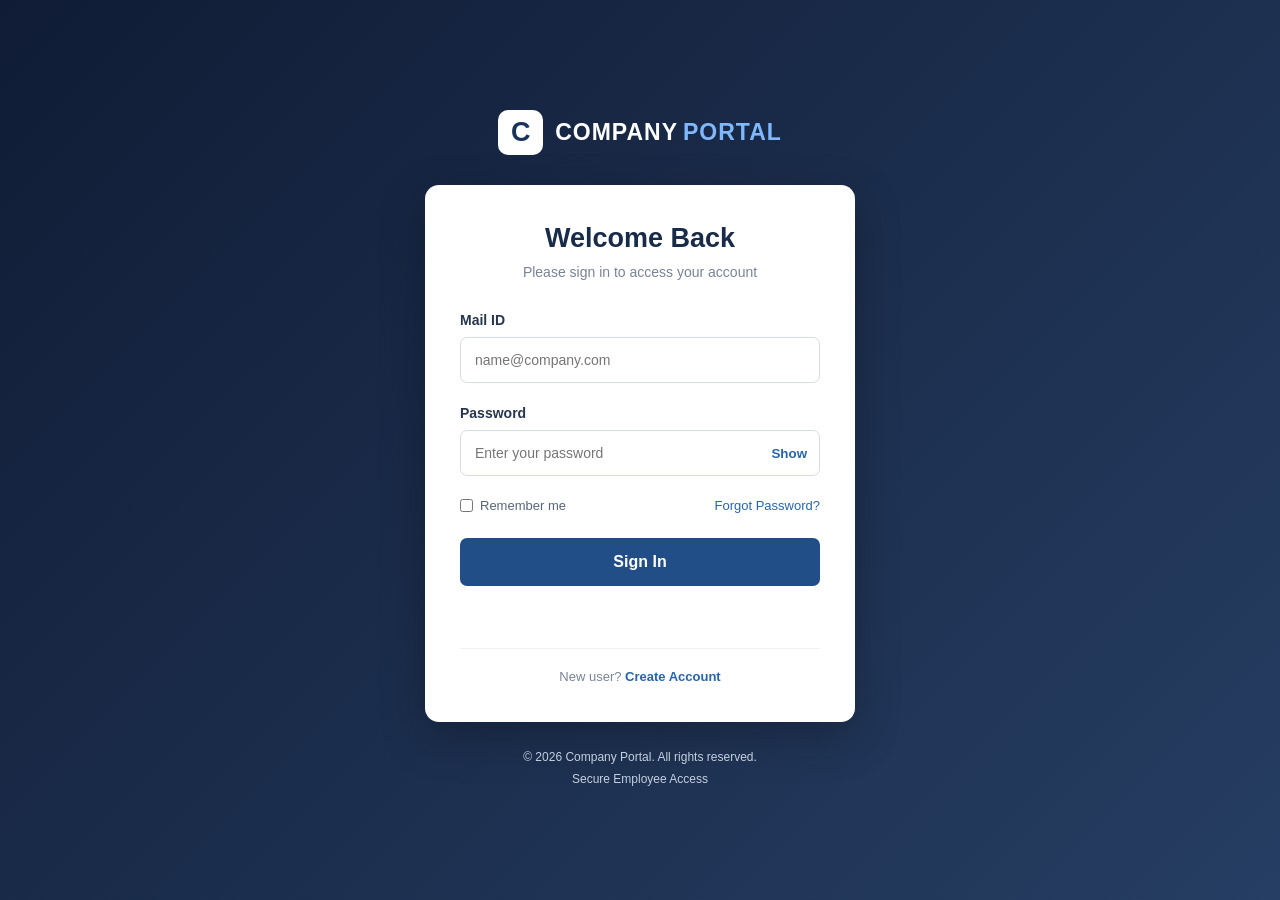
==== index.html @ 21d0b9ac "Add files via upload Login Page" ====
<!DOCTYPE html>
<html lang="en">
<head>
    <meta charset="UTF-8">
    <meta name="viewport" content="width=device-width, initial-scale=1.0">

    <title>Company Portal | Login</title>

    <link rel="stylesheet" href="style.css">
</head>

<body>

    <div class="page-container">

        <!-- Company Header -->
        <header class="company-header">
            <div class="company-logo">C</div>
            <h1>COMPANY<span>PORTAL</span></h1>
        </header>

        <!-- Login Card -->
        <main class="login-card">

            <div class="login-heading">
                <h2>Welcome Back</h2>
                <p>Please sign in to access your account</p>
            </div>

            <form id="loginForm">

                <!-- Email -->
                <div class="form-group">
                    <label for="email">Mail ID</label>

                    <input
                        type="email"
                        id="email"
                        placeholder="name@company.com"
                        autocomplete="username"
                        required
                    >
                </div>

                <!-- Password -->
                <div class="form-group">
                    <label for="password">Password</label>

                    <div class="password-wrapper">

                        <input
                            type="password"
                            id="password"
                            placeholder="Enter your password"
                            autocomplete="current-password"
                            required
                        >

                        <button
                            type="button"
                            id="togglePassword"
                            class="toggle-password"
                        >
                            Show
                        </button>

                    </div>
                </div>

                <!-- Remember Me -->
                <div class="form-options">

                    <label class="remember-me">
                        <input type="checkbox" id="rememberMe">
                        Remember me
                    </label>

                    <a href="#" id="forgotPassword">
                        Forgot Password?
                    </a>

                </div>

                <button type="submit" class="login-button">
                    Sign In
                </button>

                <div
                    id="loginMessage"
                    class="message"
                    role="status"
                    aria-live="polite">
                </div>

            </form>

            <!-- Registration Link -->
            <div class="login-footer">
                <p>
                    New user?
                    <a href="register.html">Create Account</a>
                </p>
            </div>

        </main>

        <footer class="page-footer">
            <p>&copy; 2026 Company Portal. All rights reserved.</p>
            <p>Secure Employee Access</p>
        </footer>

    </div>

    <script src="script.js"></script>

</body>
</html>
---- style.css ----
/* =========================
   GENERAL RESET
========================= */

* {
    margin: 0;
    padding: 0;
    box-sizing: border-box;
}

body {
    font-family: Arial, Helvetica, sans-serif;
    background: linear-gradient(135deg, #101c35, #263e63);
    min-height: 100vh;
    display: flex;
    justify-content: center;
    align-items: center;
    padding: 20px;
}

.page-container {
    width: 100%;
    max-width: 430px;
}

/* =========================
   COMPANY HEADER
========================= */

.company-header {
    display: flex;
    align-items: center;
    justify-content: center;
    gap: 12px;
    margin-bottom: 30px;
}

.company-logo {
    width: 45px;
    height: 45px;
    background: white;
    color: #18345c;
    border-radius: 10px;
    display: flex;
    justify-content: center;
    align-items: center;
    font-size: 27px;
    font-weight: bold;
}

.company-header h1 {
    color: white;
    font-size: 23px;
    letter-spacing: 1px;
}

.company-header h1 span {
    color: #80b8ff;
    margin-left: 5px;
}

/* =========================
   LOGIN CARD
========================= */

.login-card {
    background: white;
    padding: 38px 35px;
    border-radius: 14px;
    box-shadow: 0 15px 45px rgba(0, 0, 0, 0.25);
}

.login-heading {
    text-align: center;
    margin-bottom: 32px;
}

.login-heading h2 {
    color: #182b49;
    font-size: 27px;
    margin-bottom: 10px;
}

.login-heading p {
    color: #788397;
    font-size: 14px;
}

/* =========================
   FORM FIELDS
========================= */

.form-group {
    margin-bottom: 22px;
}

.form-group label {
    display: block;
    color: #26364f;
    font-size: 14px;
    font-weight: 600;
    margin-bottom: 9px;
}

.form-group input {
    width: 100%;
    padding: 14px;
    border: 1px solid #d5dce6;
    border-radius: 7px;
    font-size: 14px;
    outline: none;
    transition: 0.2s;
}

.form-group input:focus {
    border-color: #2864ae;
    box-shadow: 0 0 0 3px rgba(40, 100, 174, 0.1);
}

/* =========================
   PASSWORD TOGGLE
========================= */

.password-wrapper {
    position: relative;
}

.password-wrapper input {
    padding-right: 65px;
}

.toggle-password {
    position: absolute;
    right: 13px;
    top: 50%;
    transform: translateY(-50%);
    border: none;
    background: transparent;
    color: #2864ae;
    cursor: pointer;
    font-weight: 600;
}

/* =========================
   LOGIN OPTIONS
========================= */

.form-options {
    display: flex;
    justify-content: space-between;
    align-items: center;
    margin: 5px 0 25px;
    font-size: 13px;
}

.remember-me {
    display: flex;
    align-items: center;
    gap: 7px;
    color: #586579;
    cursor: pointer;
}

.remember-me input {
    accent-color: #2864ae;
}

.form-options a {
    color: #2864ae;
    text-decoration: none;
}

.form-options a:hover {
    text-decoration: underline;
}

/* =========================
   BUTTON
========================= */

.login-button {
    width: 100%;
    padding: 15px;
    border: none;
    border-radius: 7px;
    background: #214e87;
    color: white;
    font-size: 16px;
    font-weight: 600;
    cursor: pointer;
    transition: 0.3s;
}

.login-button:hover {
    background: #163a6b;
}

/* =========================
   MESSAGE
========================= */

.message {
    text-align: center;
    font-size: 13px;
    margin-top: 16px;
    min-height: 18px;
}

.message.success {
    color: #16834a;
}

.message.error {
    color: #d32f2f;
}

/* =========================
   LOGIN FOOTER
========================= */

.login-footer {
    border-top: 1px solid #edf0f4;
    margin-top: 28px;
    padding-top: 20px;
    text-align: center;
}

.login-footer p {
    color: #788397;
    font-size: 13px;
}

.login-footer a {
    color: #2864ae;
    text-decoration: none;
    font-weight: 600;
}

.login-footer a:hover {
    text-decoration: underline;
}

/* =========================
   PAGE FOOTER
========================= */

.page-footer {
    text-align: center;
    color: #c5d0df;
    font-size: 12px;
    margin-top: 25px;
    line-height: 1.8;
}

/* =========================
   WELCOME DASHBOARD
========================= */

.dashboard-container {
    max-width: 500px;
}

.welcome-card {
    text-align: center;
    padding: 50px 30px;
}

.welcome-icon {
    font-size: 45px;
    margin-bottom: 20px;
}

.welcome-card h2 {
    color: #18345c;
    font-size: 30px;
    margin-bottom: 20px;
}

.love-message {
    color: #d64b75;
    font-size: 23px;
    margin-bottom: 15px;
}

.welcome-subtitle {
    color: #788397;
    font-size: 14px;
    margin-bottom: 30px;
}

/* =========================
   MOBILE RESPONSIVE
========================= */

@media (max-width: 480px) {

    .login-card {
        padding: 30px 22px;
    }

    .company-header h1 {
        font-size: 19px;
    }

    .login-heading h2 {
        font-size: 24px;
    }

    .form-options {
        font-size: 12px;
    }

    .welcome-card h2 {
        font-size: 25px;
    }

    .love-message {
        font-size: 20px;
    }

}
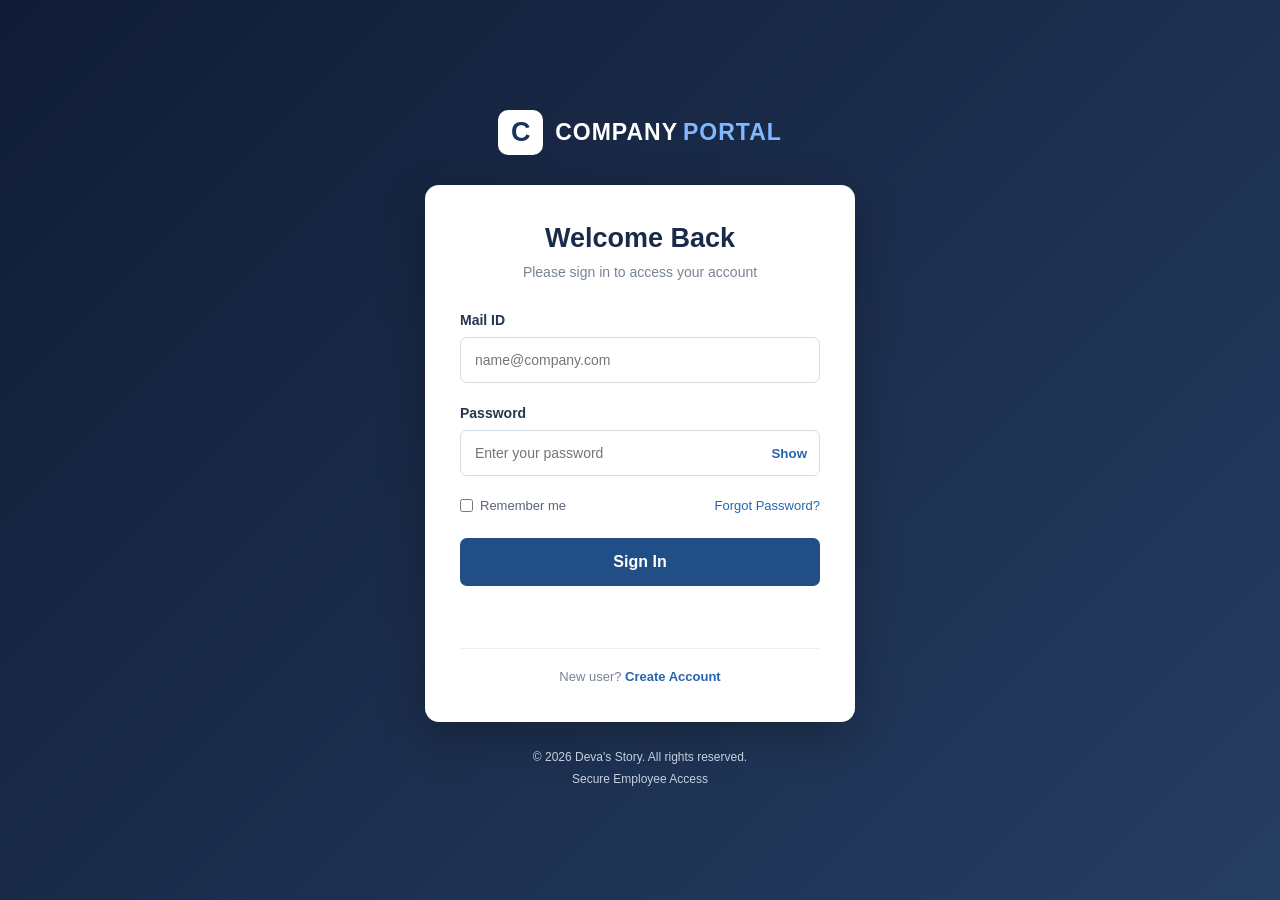
==== commit b66d810e: "Change title and copyright in index.html" ====
--- a/index.html
+++ b/index.html
@@ -5,7 +5,7 @@
     <meta charset="UTF-8">
     <meta name="viewport" content="width=device-width, initial-scale=1.0">
 
-    <title>Company Portal | Login</title>
+    <title>Deva's Story | Login</title>
 
     <link rel="stylesheet" href="style.css">
 </head>
@@ -106,7 +106,7 @@
         </main>
 
         <footer class="page-footer">
-            <p>&copy; 2026 Company Portal. All rights reserved.</p>
+            <p>&copy; 2026 Deva's Story. All rights reserved.</p>
             <p>Secure Employee Access</p>
         </footer>
 
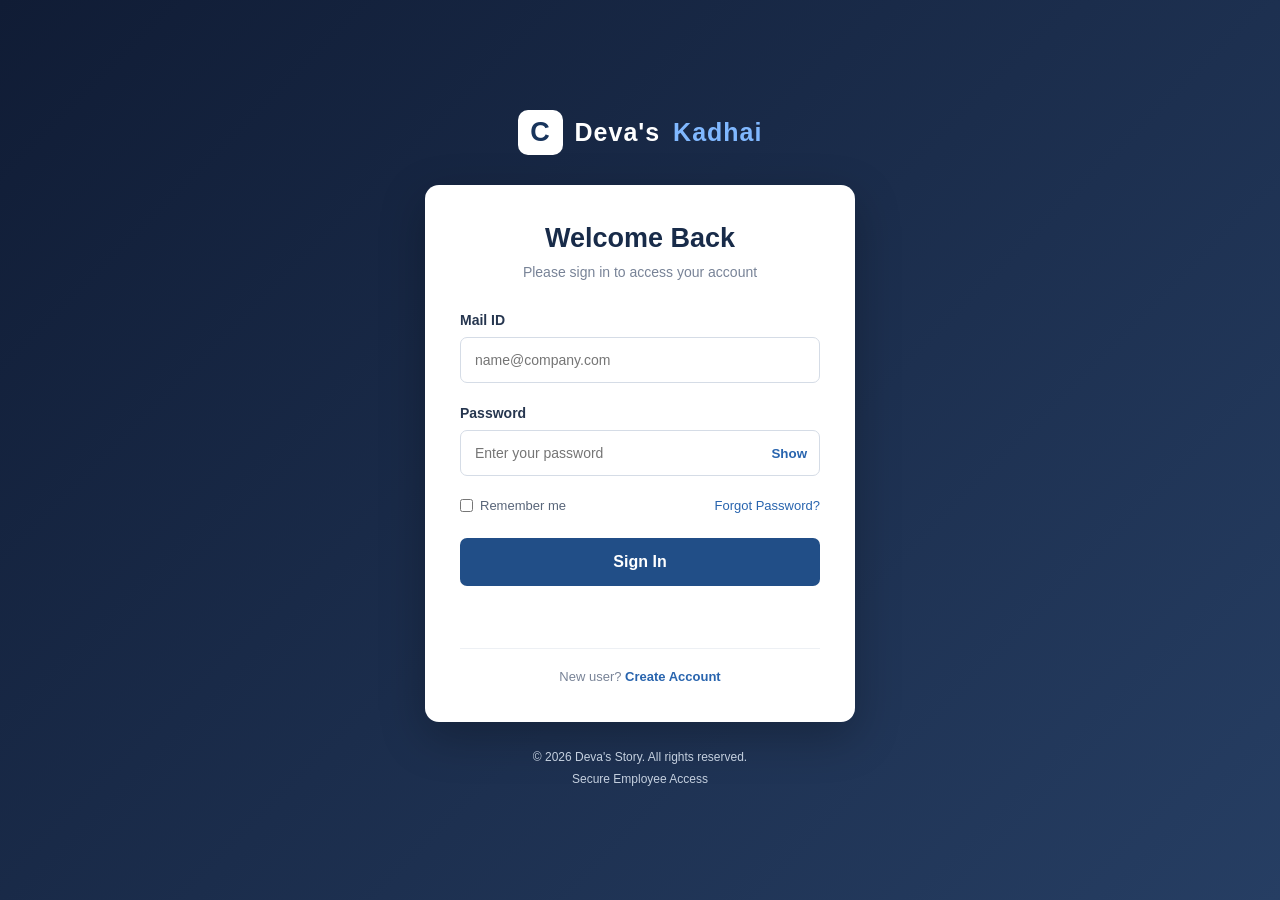
==== commit dc4403bc: "Update company name in login page header" ====
--- a/index.html
+++ b/index.html
@@ -17,7 +17,7 @@
         <!-- Company Header -->
         <header class="company-header">
             <div class="company-logo">C</div>
-            <h1>COMPANY<span>PORTAL</span></h1>
+            <h1>Deva's <span>Kadhai</span></h1>
         </header>
 
         <!-- Login Card -->
--- a/style.css
+++ b/style.css
@@ -51,7 +51,7 @@
 
 .company-header h1 {
     color: white;
-    font-size: 23px;
+    font-size: 25px;
     letter-spacing: 1px;
 }
 
@@ -59,7 +59,6 @@
     color: #80b8ff;
     margin-left: 5px;
 }
-
 /* =========================
    LOGIN CARD
 ========================= */
